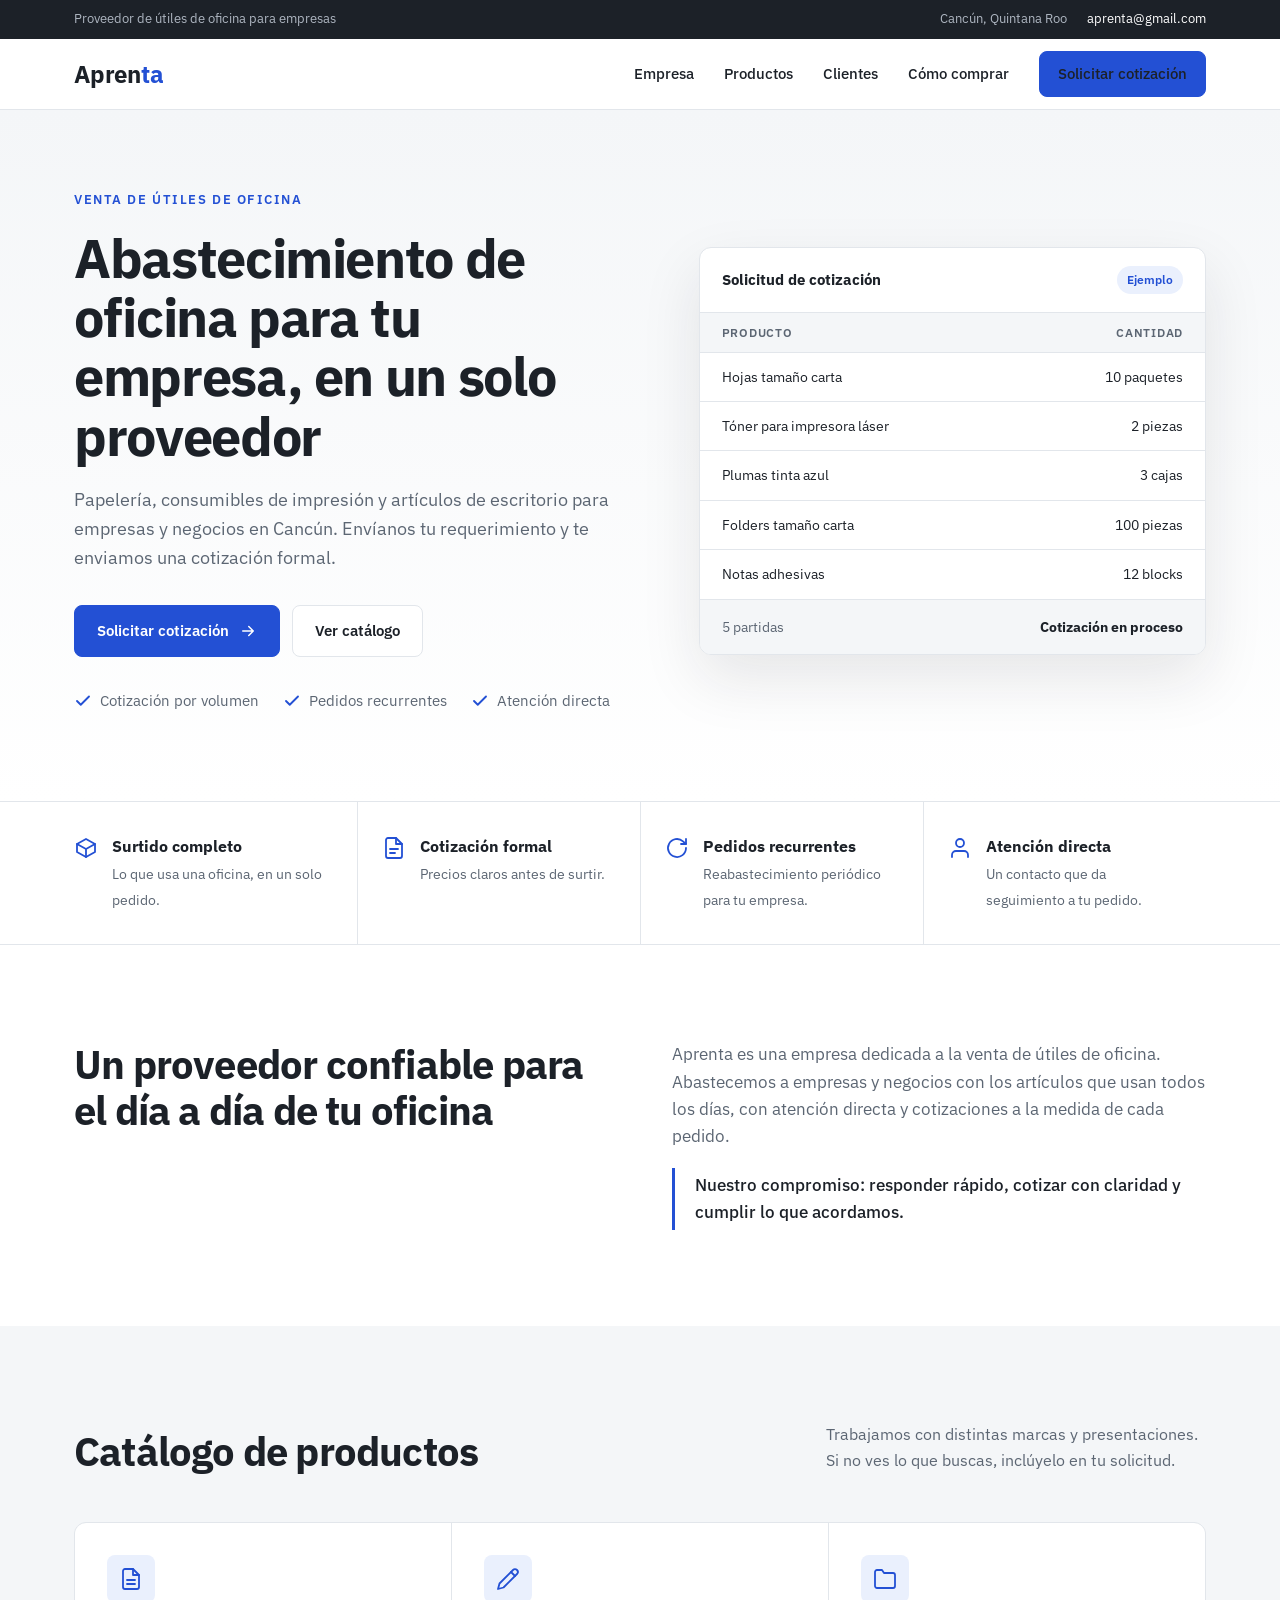
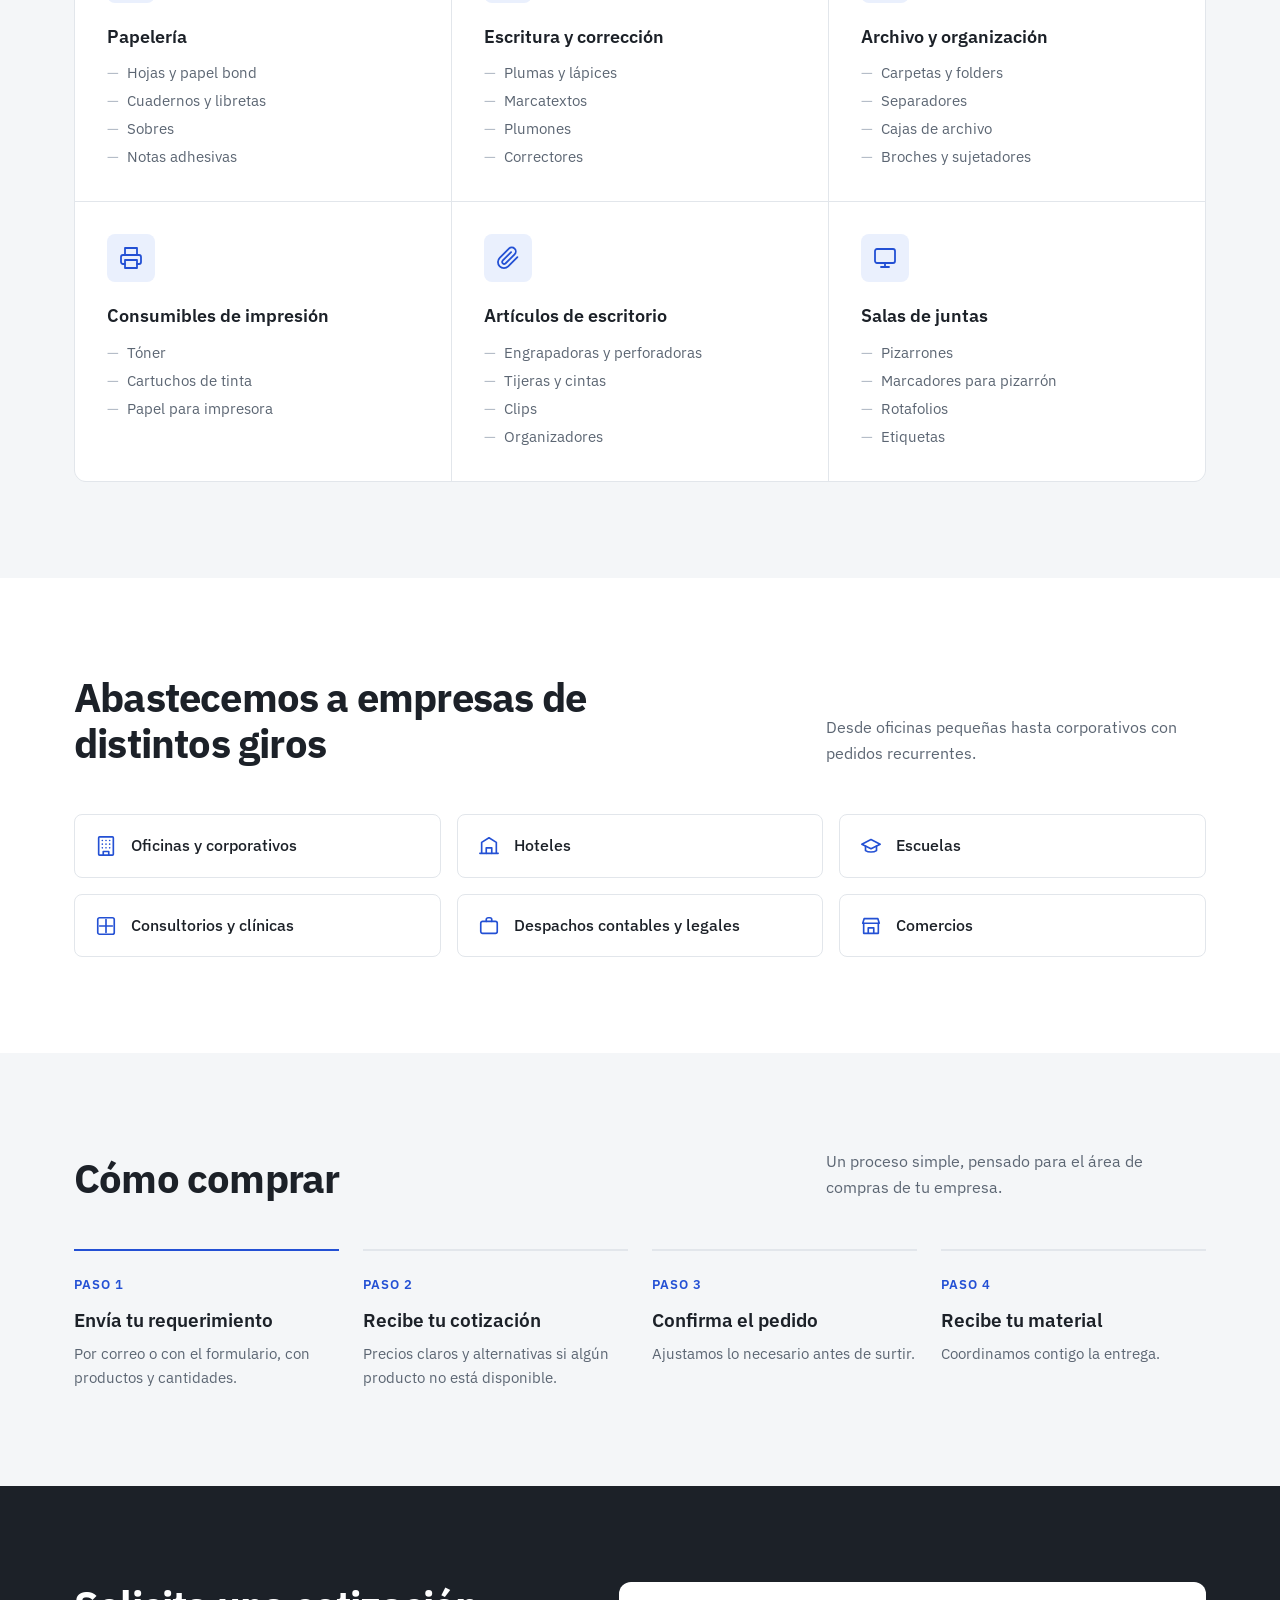
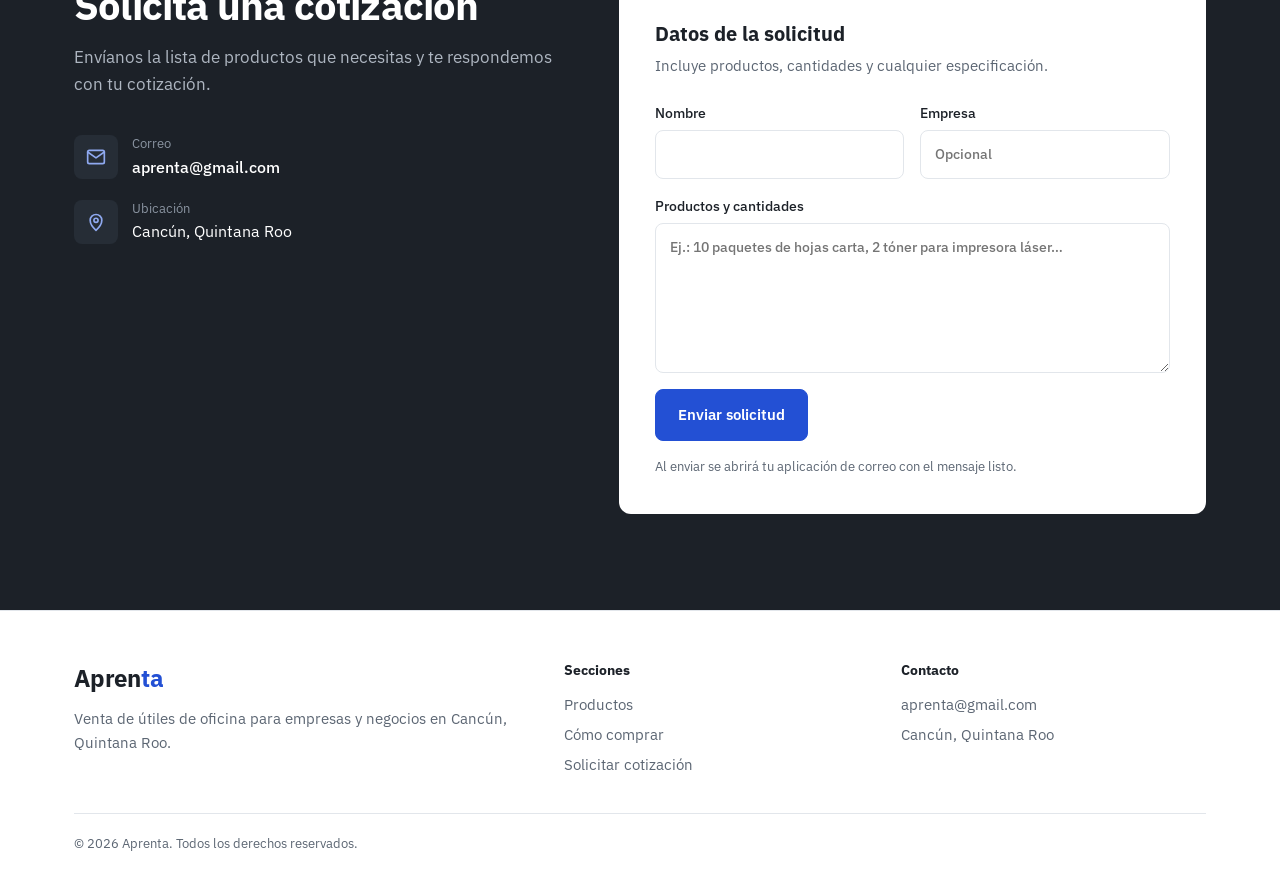
==== aprenta/index.html @ 019ebc0e "otros" ====
<!DOCTYPE html>
<html lang="es-MX">
<head>
  <meta charset="utf-8" />
  <meta name="viewport" content="width=device-width, initial-scale=1" />
  <title>Aprenta | Útiles y artículos de oficina en Cancún</title>
  <meta name="description" content="Aprenta: venta de útiles de oficina en Cancún, Quintana Roo. Papelería, consumibles de impresión y artículos de escritorio para empresas y negocios.">
  <link rel="preconnect" href="https://fonts.googleapis.com">
  <link rel="preconnect" href="https://fonts.gstatic.com" crossorigin>
  <link href="https://fonts.googleapis.com/css2?family=IBM+Plex+Sans:wght@400;500;600;700&display=swap" rel="stylesheet">
  <link rel="stylesheet" href="styles.css">
</head>
<body>
  <!-- Utility bar -->
  <div class="utility">
    <div class="container">
      <div><span>Proveedor de útiles de oficina para empresas</span></div>
      <div><span>Cancún, Quintana Roo</span><span><a href="mailto:aprenta@gmail.com">aprenta@gmail.com</a></span></div>
    </div>
  </div>

  <!-- Header / Nav -->
  <header class="header">
    <nav class="container nav">
      <a class="brand" href="#inicio" aria-label="Ir al inicio">Apren<span>ta</span></a>

      <input id="nav-toggle" type="checkbox" class="nav-toggle">
      <label for="nav-toggle" class="hamburger" aria-label="Abrir menú">☰</label>

      <div class="links">
        <a href="#nosotros">Empresa</a>
        <a href="#productos">Productos</a>
        <a href="#clientes">Clientes</a>
        <a href="#pedidos">Cómo comprar</a>
        <a class="btn btn-primary" href="#contacto">Solicitar cotización</a>
      </div>
    </nav>
  </header>

  <!-- Hero -->
  <section id="inicio" class="hero">
    <div class="container hero-grid">
      <div>
        <span class="eyebrow">Venta de útiles de oficina</span>
        <h1>Abastecimiento de oficina para tu empresa, en un solo proveedor</h1>
        <p>Papelería, consumibles de impresión y artículos de escritorio para empresas y negocios en Cancún. Envíanos tu requerimiento y te enviamos una cotización formal.</p>
        <div class="cta-row">
          <a href="#contacto" class="btn btn-primary">
            Solicitar cotización
            <svg viewBox="0 0 24 24" fill="none" stroke="currentColor" stroke-width="2" stroke-linecap="round" stroke-linejoin="round"><path d="M5 12h14M13 6l6 6-6 6"/></svg>
          </a>
          <a href="#productos" class="btn">Ver catálogo</a>
        </div>
        <ul class="checks">
          <li><svg viewBox="0 0 24 24" fill="none" stroke="currentColor" stroke-width="2.5" stroke-linecap="round" stroke-linejoin="round"><path d="M20 6 9 17l-5-5"/></svg>Cotización por volumen</li>
          <li><svg viewBox="0 0 24 24" fill="none" stroke="currentColor" stroke-width="2.5" stroke-linecap="round" stroke-linejoin="round"><path d="M20 6 9 17l-5-5"/></svg>Pedidos recurrentes</li>
          <li><svg viewBox="0 0 24 24" fill="none" stroke="currentColor" stroke-width="2.5" stroke-linecap="round" stroke-linejoin="round"><path d="M20 6 9 17l-5-5"/></svg>Atención directa</li>
        </ul>
      </div>

      <div class="quote" aria-hidden="true">
        <div class="quote-head">
          <strong>Solicitud de cotización</strong>
          <span>Ejemplo</span>
        </div>
        <table>
          <thead><tr><th>Producto</th><th>Cantidad</th></tr></thead>
          <tbody>
            <tr><td>Hojas tamaño carta</td><td>10 paquetes</td></tr>
            <tr><td>Tóner para impresora láser</td><td>2 piezas</td></tr>
            <tr><td>Plumas tinta azul</td><td>3 cajas</td></tr>
            <tr><td>Folders tamaño carta</td><td>100 piezas</td></tr>
            <tr><td>Notas adhesivas</td><td>12 blocks</td></tr>
          </tbody>
        </table>
        <div class="quote-foot"><span>5 partidas</span><b>Cotización en proceso</b></div>
      </div>
    </div>
  </section>

  <!-- Beneficios -->
  <section class="benefits" aria-label="Beneficios">
    <div class="container">
      <ul>
        <li>
          <svg viewBox="0 0 24 24" fill="none" stroke="currentColor" stroke-width="1.8" stroke-linecap="round" stroke-linejoin="round"><path d="M21 8 12 3 3 8v8l9 5 9-5z"/><path d="m3 8 9 5 9-5M12 13v8"/></svg>
          <div><strong>Surtido completo</strong><small>Lo que usa una oficina, en un solo pedido.</small></div>
        </li>
        <li>
          <svg viewBox="0 0 24 24" fill="none" stroke="currentColor" stroke-width="1.8" stroke-linecap="round" stroke-linejoin="round"><path d="M14 2H6a2 2 0 0 0-2 2v16a2 2 0 0 0 2 2h12a2 2 0 0 0 2-2V8z"/><path d="M14 2v6h6M8 13h8M8 17h5"/></svg>
          <div><strong>Cotización formal</strong><small>Precios claros antes de surtir.</small></div>
        </li>
        <li>
          <svg viewBox="0 0 24 24" fill="none" stroke="currentColor" stroke-width="1.8" stroke-linecap="round" stroke-linejoin="round"><path d="M21 12a9 9 0 1 1-3-6.7L21 8"/><path d="M21 3v5h-5"/></svg>
          <div><strong>Pedidos recurrentes</strong><small>Reabastecimiento periódico para tu empresa.</small></div>
        </li>
        <li>
          <svg viewBox="0 0 24 24" fill="none" stroke="currentColor" stroke-width="1.8" stroke-linecap="round" stroke-linejoin="round"><path d="M20 21v-2a4 4 0 0 0-4-4H8a4 4 0 0 0-4 4v2"/><circle cx="12" cy="7" r="4"/></svg>
          <div><strong>Atención directa</strong><small>Un contacto que da seguimiento a tu pedido.</small></div>
        </li>
      </ul>
    </div>
  </section>

  <!-- Nosotros -->
  <section id="nosotros" class="section">
    <div class="container about">
      <h2>Un proveedor confiable para el día a día de tu oficina</h2>
      <div>
        <p>Aprenta es una empresa dedicada a la venta de útiles de oficina. Abastecemos a empresas y negocios con los artículos que usan todos los días, con atención directa y cotizaciones a la medida de cada pedido.</p>
        <blockquote>Nuestro compromiso: responder rápido, cotizar con claridad y cumplir lo que acordamos.</blockquote>
      </div>
    </div>
  </section>

  <!-- Productos -->
  <section id="productos" class="section gray">
    <div class="container">
      <div class="section-head">
        <h2>Catálogo de productos</h2>
        <p>Trabajamos con distintas marcas y presentaciones. Si no ves lo que buscas, inclúyelo en tu solicitud.</p>
      </div>

      <div class="catalog">
        <article class="category">
          <span class="icon"><svg viewBox="0 0 24 24" fill="none" stroke="currentColor" stroke-width="1.8" stroke-linecap="round" stroke-linejoin="round"><path d="M14 2H6a2 2 0 0 0-2 2v16a2 2 0 0 0 2 2h12a2 2 0 0 0 2-2V8z"/><path d="M14 2v6h6M8 13h8M8 17h8"/></svg></span>
          <h3>Papelería</h3>
          <ul><li>Hojas y papel bond</li><li>Cuadernos y libretas</li><li>Sobres</li><li>Notas adhesivas</li></ul>
        </article>
        <article class="category">
          <span class="icon"><svg viewBox="0 0 24 24" fill="none" stroke="currentColor" stroke-width="1.8" stroke-linecap="round" stroke-linejoin="round"><path d="M17 3a2.8 2.8 0 0 1 4 4L7.5 20.5 2 22l1.5-5.5z"/><path d="m15 5 4 4"/></svg></span>
          <h3>Escritura y corrección</h3>
          <ul><li>Plumas y lápices</li><li>Marcatextos</li><li>Plumones</li><li>Correctores</li></ul>
        </article>
        <article class="category">
          <span class="icon"><svg viewBox="0 0 24 24" fill="none" stroke="currentColor" stroke-width="1.8" stroke-linecap="round" stroke-linejoin="round"><path d="M22 19a2 2 0 0 1-2 2H4a2 2 0 0 1-2-2V5a2 2 0 0 1 2-2h5l2 3h9a2 2 0 0 1 2 2z"/></svg></span>
          <h3>Archivo y organización</h3>
          <ul><li>Carpetas y folders</li><li>Separadores</li><li>Cajas de archivo</li><li>Broches y sujetadores</li></ul>
        </article>
        <article class="category">
          <span class="icon"><svg viewBox="0 0 24 24" fill="none" stroke="currentColor" stroke-width="1.8" stroke-linecap="round" stroke-linejoin="round"><path d="M6 9V2h12v7"/><path d="M6 18H4a2 2 0 0 1-2-2v-5a2 2 0 0 1 2-2h16a2 2 0 0 1 2 2v5a2 2 0 0 1-2 2h-2"/><rect x="6" y="14" width="12" height="8"/></svg></span>
          <h3>Consumibles de impresión</h3>
          <ul><li>Tóner</li><li>Cartuchos de tinta</li><li>Papel para impresora</li></ul>
        </article>
        <article class="category">
          <span class="icon"><svg viewBox="0 0 24 24" fill="none" stroke="currentColor" stroke-width="1.8" stroke-linecap="round" stroke-linejoin="round"><path d="m21.4 11.1-9.2 9.2a6 6 0 0 1-8.5-8.5l9.2-9.2a4 4 0 0 1 5.7 5.7l-9.2 9.2a2 2 0 0 1-2.8-2.8l8.5-8.5"/></svg></span>
          <h3>Artículos de escritorio</h3>
          <ul><li>Engrapadoras y perforadoras</li><li>Tijeras y cintas</li><li>Clips</li><li>Organizadores</li></ul>
        </article>
        <article class="category">
          <span class="icon"><svg viewBox="0 0 24 24" fill="none" stroke="currentColor" stroke-width="1.8" stroke-linecap="round" stroke-linejoin="round"><rect x="2" y="3" width="20" height="14" rx="2"/><path d="M8 21h8M12 17v4"/></svg></span>
          <h3>Salas de juntas</h3>
          <ul><li>Pizarrones</li><li>Marcadores para pizarrón</li><li>Rotafolios</li><li>Etiquetas</li></ul>
        </article>
      </div>
    </div>
  </section>

  <!-- Clientes -->
  <section id="clientes" class="section">
    <div class="container">
      <div class="section-head">
        <h2>Abastecemos a empresas de distintos giros</h2>
        <p>Desde oficinas pequeñas hasta corporativos con pedidos recurrentes.</p>
      </div>
      <ul class="sectors">
        <li><svg viewBox="0 0 24 24" fill="none" stroke="currentColor" stroke-width="1.8" stroke-linecap="round" stroke-linejoin="round"><rect x="4" y="2" width="16" height="20" rx="1"/><path d="M9 22v-4h6v4M8 6h.01M12 6h.01M16 6h.01M8 10h.01M12 10h.01M16 10h.01M8 14h.01M12 14h.01M16 14h.01"/></svg>Oficinas y corporativos</li>
        <li><svg viewBox="0 0 24 24" fill="none" stroke="currentColor" stroke-width="1.8" stroke-linecap="round" stroke-linejoin="round"><path d="M2 20h20M4 20V8l8-5 8 5v12"/><path d="M9 20v-6h6v6"/></svg>Hoteles</li>
        <li><svg viewBox="0 0 24 24" fill="none" stroke="currentColor" stroke-width="1.8" stroke-linecap="round" stroke-linejoin="round"><path d="M22 10 12 5 2 10l10 5z"/><path d="M6 12v5c3 2 9 2 12 0v-5"/></svg>Escuelas</li>
        <li><svg viewBox="0 0 24 24" fill="none" stroke="currentColor" stroke-width="1.8" stroke-linecap="round" stroke-linejoin="round"><path d="M12 5v14M5 12h14"/><rect x="3" y="3" width="18" height="18" rx="2"/></svg>Consultorios y clínicas</li>
        <li><svg viewBox="0 0 24 24" fill="none" stroke="currentColor" stroke-width="1.8" stroke-linecap="round" stroke-linejoin="round"><rect x="3" y="7" width="18" height="13" rx="2"/><path d="M9 7V5a2 2 0 0 1 2-2h2a2 2 0 0 1 2 2v2"/></svg>Despachos contables y legales</li>
        <li><svg viewBox="0 0 24 24" fill="none" stroke="currentColor" stroke-width="1.8" stroke-linecap="round" stroke-linejoin="round"><path d="M3 9h18l-1.5-5h-15z"/><path d="M4 9v11h16V9M9 20v-6h6v6"/></svg>Comercios</li>
      </ul>
    </div>
  </section>

  <!-- Cómo comprar -->
  <section id="pedidos" class="section gray">
    <div class="container">
      <div class="section-head">
        <h2>Cómo comprar</h2>
        <p>Un proceso simple, pensado para el área de compras de tu empresa.</p>
      </div>
      <ol class="steps">
        <li>
          <h3>Envía tu requerimiento</h3>
          <p>Por correo o con el formulario, con productos y cantidades.</p>
        </li>
        <li>
          <h3>Recibe tu cotización</h3>
          <p>Precios claros y alternativas si algún producto no está disponible.</p>
        </li>
        <li>
          <h3>Confirma el pedido</h3>
          <p>Ajustamos lo necesario antes de surtir.</p>
        </li>
        <li>
          <h3>Recibe tu material</h3>
          <p>Coordinamos contigo la entrega.</p>
        </li>
      </ol>
    </div>
  </section>

  <!-- Contacto -->
  <section id="contacto" class="contact">
    <div class="container contact-grid">
      <div>
        <h2>Solicita una cotización</h2>
        <p class="contact-intro">Envíanos la lista de productos que necesitas y te respondemos con tu cotización.</p>
        <ul class="contact-info">
          <li>
            <span class="icon"><svg viewBox="0 0 24 24" fill="none" stroke="currentColor" stroke-width="2" stroke-linecap="round" stroke-linejoin="round"><rect x="2" y="4" width="20" height="16" rx="2"/><path d="m22 6-10 7L2 6"/></svg></span>
            <div><small>Correo</small><a href="mailto:aprenta@gmail.com">aprenta@gmail.com</a></div>
          </li>
          <li>
            <span class="icon"><svg viewBox="0 0 24 24" fill="none" stroke="currentColor" stroke-width="2" stroke-linecap="round" stroke-linejoin="round"><path d="M12 22s7-6.2 7-12a7 7 0 0 0-14 0c0 5.8 7 12 7 12z"/><circle cx="12" cy="10" r="2.5"/></svg></span>
            <div><small>Ubicación</small>Cancún, Quintana Roo</div>
          </li>
        </ul>
      </div>

      <div class="form-panel">
        <h3>Datos de la solicitud</h3>
        <p>Incluye productos, cantidades y cualquier especificación.</p>
        <form class="contact-form" data-email="aprenta@gmail.com" data-subject="Solicitud de cotización">
          <div class="row">
            <label>Nombre
              <input name="nombre" type="text" required>
            </label>
            <label>Empresa
              <input name="empresa" type="text" placeholder="Opcional">
            </label>
          </div>
          <label>Productos y cantidades
            <textarea name="mensaje" placeholder="Ej.: 10 paquetes de hojas carta, 2 tóner para impresora láser…" required></textarea>
          </label>
          <button class="btn btn-primary" type="submit">Enviar solicitud</button>
          <p class="form-note">Al enviar se abrirá tu aplicación de correo con el mensaje listo.</p>
        </form>
      </div>
    </div>
  </section>

  <!-- Footer -->
  <footer class="footer">
    <div class="container">
      <div class="footer-grid">
        <div>
          <a class="brand" href="#inicio">Apren<span>ta</span></a>
          <p>Venta de útiles de oficina para empresas y negocios en Cancún, Quintana Roo.</p>
        </div>
        <div>
          <h4>Secciones</h4>
          <ul>
            <li><a href="#productos">Productos</a></li>
            <li><a href="#pedidos">Cómo comprar</a></li>
            <li><a href="#contacto">Solicitar cotización</a></li>
          </ul>
        </div>
        <div>
          <h4>Contacto</h4>
          <ul>
            <li><a href="mailto:aprenta@gmail.com">aprenta@gmail.com</a></li>
            <li>Cancún, Quintana Roo</li>
          </ul>
        </div>
      </div>
      <div class="copy">© 2026 Aprenta. Todos los derechos reservados.</div>
    </div>
  </footer>

  <script>
    // Cerrar el menú móvil al elegir una sección
    document.querySelectorAll('.links a').forEach(a => {
      a.addEventListener('click', () => { document.getElementById('nav-toggle').checked = false; });
    });

    // El formulario abre el correo con el mensaje listo
    document.querySelectorAll('.contact-form').forEach(form => {
      form.addEventListener('submit', e => {
        e.preventDefault();
        const nombre = form.nombre.value.trim();
        const empresa = form.empresa.value.trim();
        const subject = `${form.dataset.subject} - ${empresa || nombre}`;
        const body = `${form.mensaje.value.trim()}\n\n${nombre}${empresa ? `\n${empresa}` : ''}`;
        location.href = `mailto:${form.dataset.email}?subject=${encodeURIComponent(subject)}&body=${encodeURIComponent(body)}`;
      });
    });
  </script>
</body>
</html>
---- aprenta/styles.css ----
:root{
  --blue:#2350D4;
  --blue-600:#1A3FAD;
  --blue-soft:#EAF0FD;
  --charcoal:#1C2128;
  --charcoal-2:#262D36;
  --ink:#1C2128;
  --muted:#5C6673;
  --gray:#F4F6F8;
  --line:#E2E6EB;
  --radius:8px;
}

*{box-sizing:border-box;margin:0;padding:0}
html{scroll-behavior:smooth}
body{
  font-family:"IBM Plex Sans", ui-sans-serif, system-ui, -apple-system, Segoe UI, Roboto, Arial, sans-serif;
  color:var(--ink);
  background:#fff;
  line-height:1.6;
  -webkit-font-smoothing:antialiased;
}
a{color:var(--blue);text-decoration:none}
a:focus-visible,button:focus-visible,input:focus-visible,textarea:focus-visible{
  outline:2px solid var(--blue);outline-offset:2px
}
.container{max-width:1180px;margin:0 auto;padding:0 24px}

/* Utility bar */
.utility{background:var(--charcoal);color:#AEB6C1;font-size:13px}
.utility .container{display:flex;flex-wrap:wrap;justify-content:space-between;gap:8px 24px;padding-top:9px;padding-bottom:9px}
.utility a{color:#fff}
.utility .container > div{display:flex;flex-wrap:wrap;gap:4px 20px}

/* Header */
.header{position:sticky;top:0;z-index:50;background:#fff;border-bottom:1px solid var(--line)}
.nav{display:flex;align-items:center;justify-content:space-between;min-height:70px;gap:16px;position:relative}
.brand{font-weight:700;font-size:24px;letter-spacing:-.01em;color:var(--charcoal)}
.brand span{color:var(--blue)}
.links{display:flex;align-items:center;gap:30px}
.links a{color:var(--ink);font-weight:500;font-size:15px}
.links a:hover{color:var(--blue)}
.nav-toggle{display:none}
.hamburger{display:none;font-size:24px;cursor:pointer;user-select:none}

/* Buttons */
.btn{
  display:inline-flex;align-items:center;gap:10px;padding:13px 22px;border-radius:var(--radius);
  font:inherit;font-weight:600;font-size:15px;cursor:pointer;transition:.2s ease;
  border:1px solid var(--line);background:#fff;color:var(--ink)
}
.btn:hover{border-color:var(--ink)}
.btn-primary{background:var(--blue);border-color:var(--blue);color:#fff}
.btn-primary:hover{background:var(--blue-600);border-color:var(--blue-600)}
.btn svg{width:18px;height:18px}
.links .btn{padding:10px 18px}

/* Hero */
.hero{background:linear-gradient(180deg, var(--gray) 0%, #fff 100%);padding:80px 0 88px;border-bottom:1px solid var(--line)}
.hero-grid{display:grid;grid-template-columns:1.05fr .95fr;gap:64px;align-items:center}
.eyebrow{font-size:13px;font-weight:600;letter-spacing:.12em;text-transform:uppercase;color:var(--blue);margin-bottom:18px;display:block}
.hero h1{font-size:clamp(34px,4.6vw,54px);line-height:1.1;letter-spacing:-.025em;font-weight:700;margin-bottom:20px}
.hero p{font-size:18px;color:var(--muted);max-width:540px}
.cta-row{display:flex;flex-wrap:wrap;gap:12px;margin-top:32px}
.checks{list-style:none;display:flex;flex-wrap:wrap;gap:10px 24px;margin-top:32px;font-size:15px;color:var(--muted)}
.checks li{display:flex;align-items:center;gap:8px}
.checks svg{width:18px;height:18px;color:var(--blue);flex:none}

/* Cotización de ejemplo (ilustración) */
.quote{background:#fff;border:1px solid var(--line);border-radius:12px;box-shadow:0 24px 60px rgba(28,33,40,.10);overflow:hidden}
.quote-head{display:flex;justify-content:space-between;align-items:center;padding:18px 22px;border-bottom:1px solid var(--line)}
.quote-head strong{font-size:15px}
.quote-head span{font-size:12px;font-weight:600;color:var(--blue);background:var(--blue-soft);padding:4px 10px;border-radius:999px}
.quote table{width:100%;border-collapse:collapse;font-size:14px}
.quote th{text-align:left;font-weight:600;font-size:12px;letter-spacing:.06em;text-transform:uppercase;color:var(--muted);background:var(--gray);padding:10px 22px}
.quote td{padding:13px 22px;border-top:1px solid var(--line)}
.quote th:last-child,.quote td:last-child{text-align:right}
.quote-foot{display:flex;justify-content:space-between;align-items:center;padding:16px 22px;border-top:1px solid var(--line);background:var(--gray);font-size:14px;color:var(--muted)}
.quote-foot b{color:var(--ink)}

/* Beneficios */
.benefits{border-bottom:1px solid var(--line)}
.benefits ul{list-style:none;display:grid;grid-template-columns:repeat(4,1fr)}
.benefits li{padding:32px 24px;display:flex;gap:14px;align-items:flex-start}
.benefits li + li{border-left:1px solid var(--line)}
.benefits li:first-child{padding-left:0}
.benefits svg{width:24px;height:24px;color:var(--blue);flex:none;margin-top:2px}
.benefits strong{display:block;font-size:16px;margin-bottom:2px}
.benefits small{color:var(--muted);font-size:14px}

/* Sections */
.section{padding:96px 0}
.section.gray{background:var(--gray)}
.section-head{display:flex;justify-content:space-between;align-items:end;gap:32px;margin-bottom:48px}
.section-head h2{font-size:clamp(28px,3.4vw,40px);line-height:1.15;letter-spacing:-.02em;font-weight:700;max-width:640px}
.section-head p{color:var(--muted);max-width:380px}

/* Nosotros */
.about{display:grid;grid-template-columns:1fr 1fr;gap:64px;align-items:start}
.about h2{font-size:clamp(28px,3.4vw,40px);line-height:1.15;letter-spacing:-.02em;font-weight:700}
.about p{color:var(--muted);font-size:17px;margin-bottom:18px}
.about blockquote{border-left:3px solid var(--blue);padding:4px 0 4px 20px;color:var(--ink);font-size:17px;font-weight:500}

/* Catálogo */
.catalog{display:grid;grid-template-columns:repeat(3,1fr);gap:1px;background:var(--line);border:1px solid var(--line);border-radius:12px;overflow:hidden}
.category{background:#fff;padding:32px;transition:background .2s ease}
.category:hover{background:#FBFCFE}
.category .icon{
  width:48px;height:48px;border-radius:var(--radius);background:var(--blue-soft);color:var(--blue);
  display:grid;place-items:center;margin-bottom:20px
}
.category .icon svg{width:24px;height:24px}
.category h3{font-size:18px;font-weight:600;margin-bottom:10px}
.category ul{list-style:none;color:var(--muted);font-size:15px;display:grid;gap:4px}
.category li::before{content:"—";color:#B5BDC8;margin-right:8px}
.catalog-note{margin-top:24px;color:var(--muted)}

/* Clientes */
.sectors{list-style:none;display:grid;grid-template-columns:repeat(3,1fr);gap:16px}
.sectors li{
  display:flex;align-items:center;gap:14px;background:#fff;border:1px solid var(--line);border-radius:var(--radius);
  padding:18px 20px;font-weight:500
}
.sectors svg{width:22px;height:22px;color:var(--blue);flex:none}

/* Cómo pedir */
.steps{list-style:none;display:grid;grid-template-columns:repeat(4,1fr);gap:24px;counter-reset:step}
.steps li{counter-increment:step;border-top:2px solid var(--line);padding-top:24px}
.steps li:first-child{border-top-color:var(--blue)}
.steps li::before{
  content:"Paso " counter(step);display:block;font-size:13px;font-weight:600;letter-spacing:.08em;
  text-transform:uppercase;color:var(--blue);margin-bottom:10px
}
.steps h3{font-size:19px;font-weight:600;margin-bottom:6px}
.steps p{color:var(--muted);font-size:15px}

/* Contacto */
.contact{background:var(--charcoal);color:#fff;padding:96px 0}
.contact-grid{display:grid;grid-template-columns:.9fr 1.1fr;gap:64px;align-items:start}
.contact h2{font-size:clamp(28px,3.4vw,40px);line-height:1.15;letter-spacing:-.02em;margin-bottom:16px}
.contact-intro{color:#AEB6C1;font-size:17px;margin-bottom:36px}
.contact-info{list-style:none;display:grid;gap:18px}
.contact-info li{display:flex;gap:14px;align-items:center}
.contact-info .icon{width:44px;height:44px;border-radius:var(--radius);background:var(--charcoal-2);display:grid;place-items:center;color:#8FA9F0;flex:none}
.contact-info .icon svg{width:20px;height:20px}
.contact-info small{display:block;color:#8A94A1;font-size:13px}
.contact-info a{color:#fff;font-weight:500}
.form-panel{background:#fff;color:var(--ink);border-radius:12px;padding:36px}
.form-panel h3{font-size:20px;margin-bottom:4px}
.form-panel > p{color:var(--muted);font-size:15px;margin-bottom:24px}
.contact-form{display:grid;gap:16px}
.contact-form .row{display:grid;grid-template-columns:1fr 1fr;gap:16px}
.contact-form label{display:grid;gap:6px;font-size:14px;font-weight:500}
.contact-form input,.contact-form textarea{
  width:100%;padding:12px 14px;border:1px solid var(--line);border-radius:var(--radius);font:inherit;background:#fff
}
.contact-form input:focus,.contact-form textarea:focus{border-color:var(--blue);outline:none;box-shadow:0 0 0 3px var(--blue-soft)}
.contact-form textarea{min-height:150px;resize:vertical}
.contact-form button{justify-self:start}
.form-note{font-size:13px;color:var(--muted)}

/* Footer */
.footer{background:#fff;border-top:1px solid var(--line);padding:48px 0 28px;color:var(--muted);font-size:15px}
.footer-grid{display:grid;grid-template-columns:1.5fr 1fr 1fr;gap:32px}
.footer .brand{display:inline-block;margin-bottom:10px}
.footer h4{color:var(--ink);font-size:14px;margin-bottom:12px}
.footer ul{list-style:none;display:grid;gap:6px}
.footer ul a{color:var(--muted)}
.footer ul a:hover{color:var(--blue)}
.copy{margin-top:36px;padding-top:20px;border-top:1px solid var(--line);font-size:13px}

/* Responsive */
@media (max-width:980px){
  .hero-grid,.about,.contact-grid{grid-template-columns:1fr;gap:48px}
  .section-head{flex-direction:column;align-items:start;gap:12px}
  .catalog,.sectors{grid-template-columns:1fr 1fr}
  .benefits ul,.steps{grid-template-columns:1fr 1fr}
  .benefits li:nth-child(3){border-left:none;padding-left:0}
  .benefits li:nth-child(n+3){border-top:1px solid var(--line)}
  .footer-grid{grid-template-columns:1fr}
}
@media (max-width:860px){
  .links{display:none}
  .hamburger{display:block}
  .nav-toggle:checked ~ .links{
    display:flex;flex-direction:column;align-items:flex-start;position:absolute;top:70px;left:-24px;right:-24px;
    background:#fff;padding:16px 24px 24px;border-bottom:1px solid var(--line);gap:14px
  }
}
@media (max-width:600px){
  .utility .container{flex-direction:column}
  .catalog,.sectors,.benefits ul,.steps,.contact-form .row{grid-template-columns:1fr}
  .benefits li{padding:22px 0;border-left:none !important}
  .benefits li + li{border-top:1px solid var(--line)}
  .section,.contact{padding:72px 0}
  .hero{padding:56px 0 64px}
  .quote th,.quote td{padding-left:16px;padding-right:16px}
  .form-panel{padding:24px}
}

::selection{background:var(--blue-soft)}
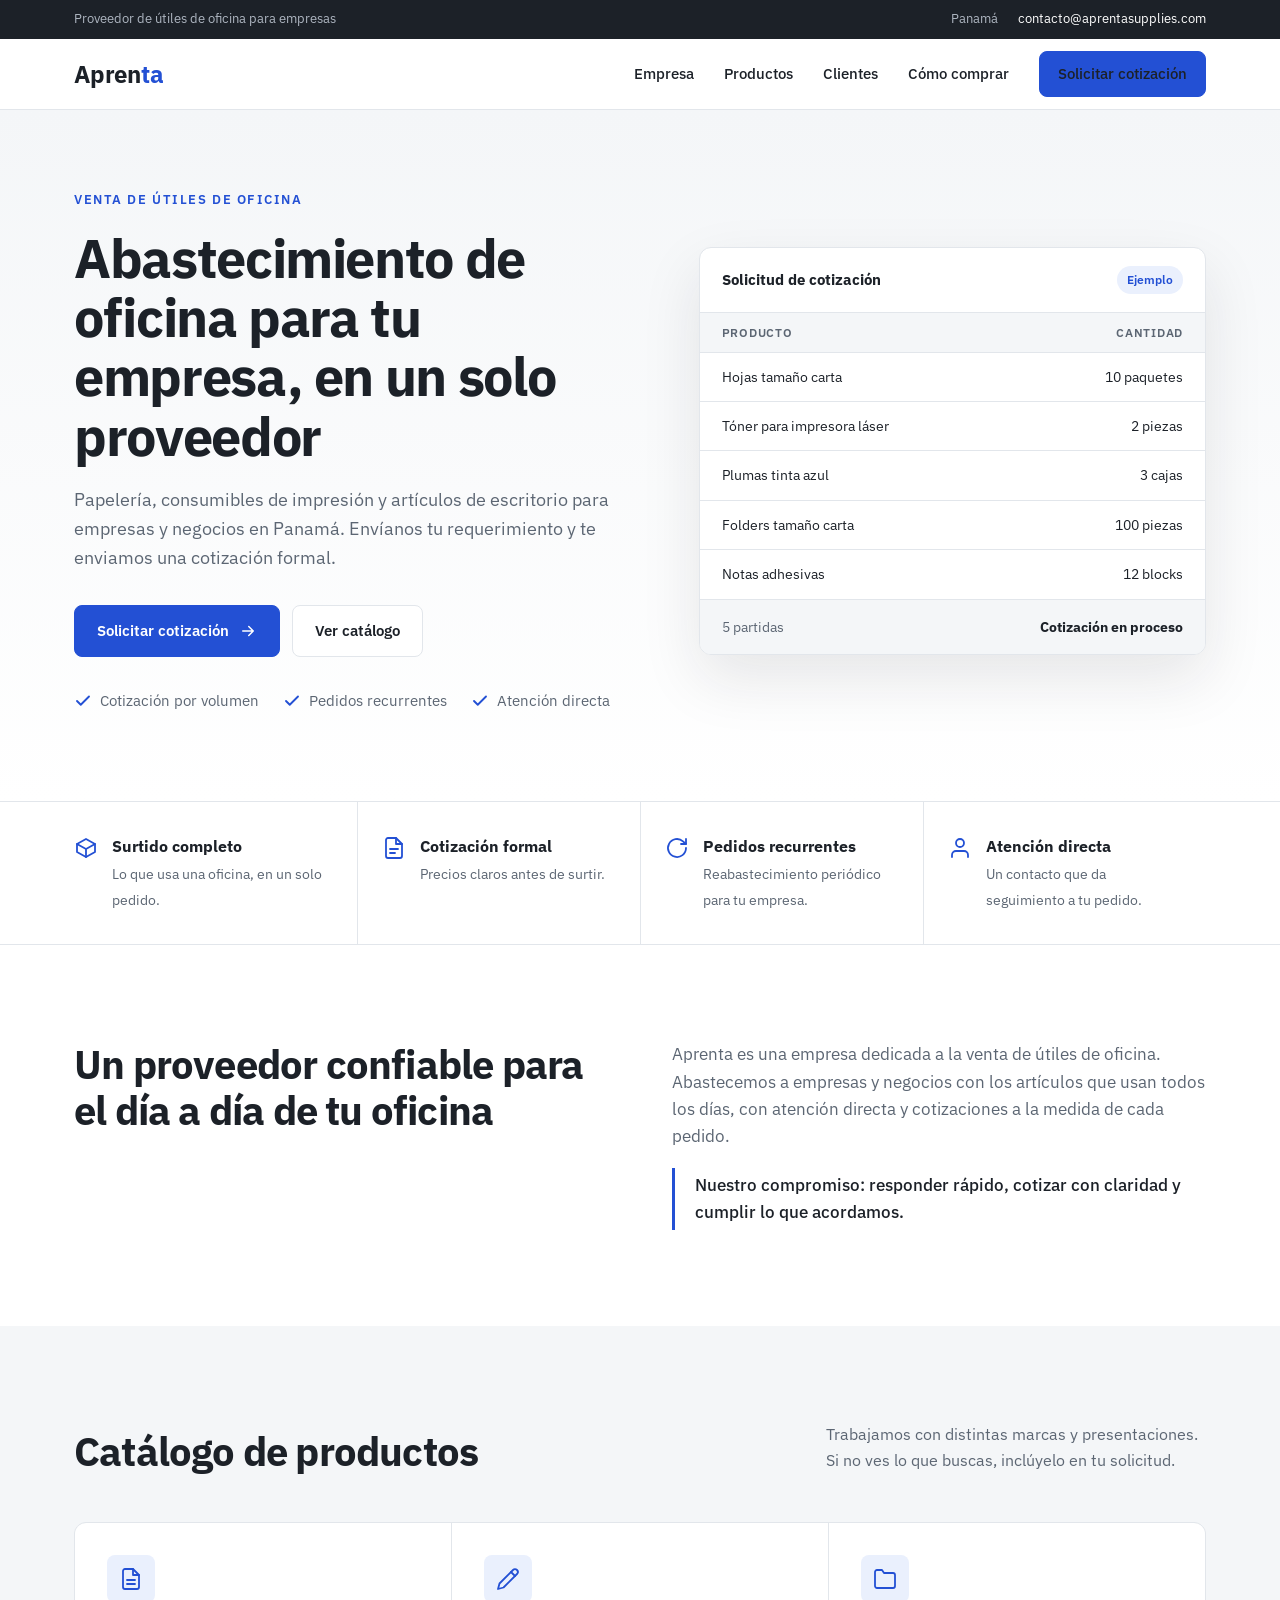
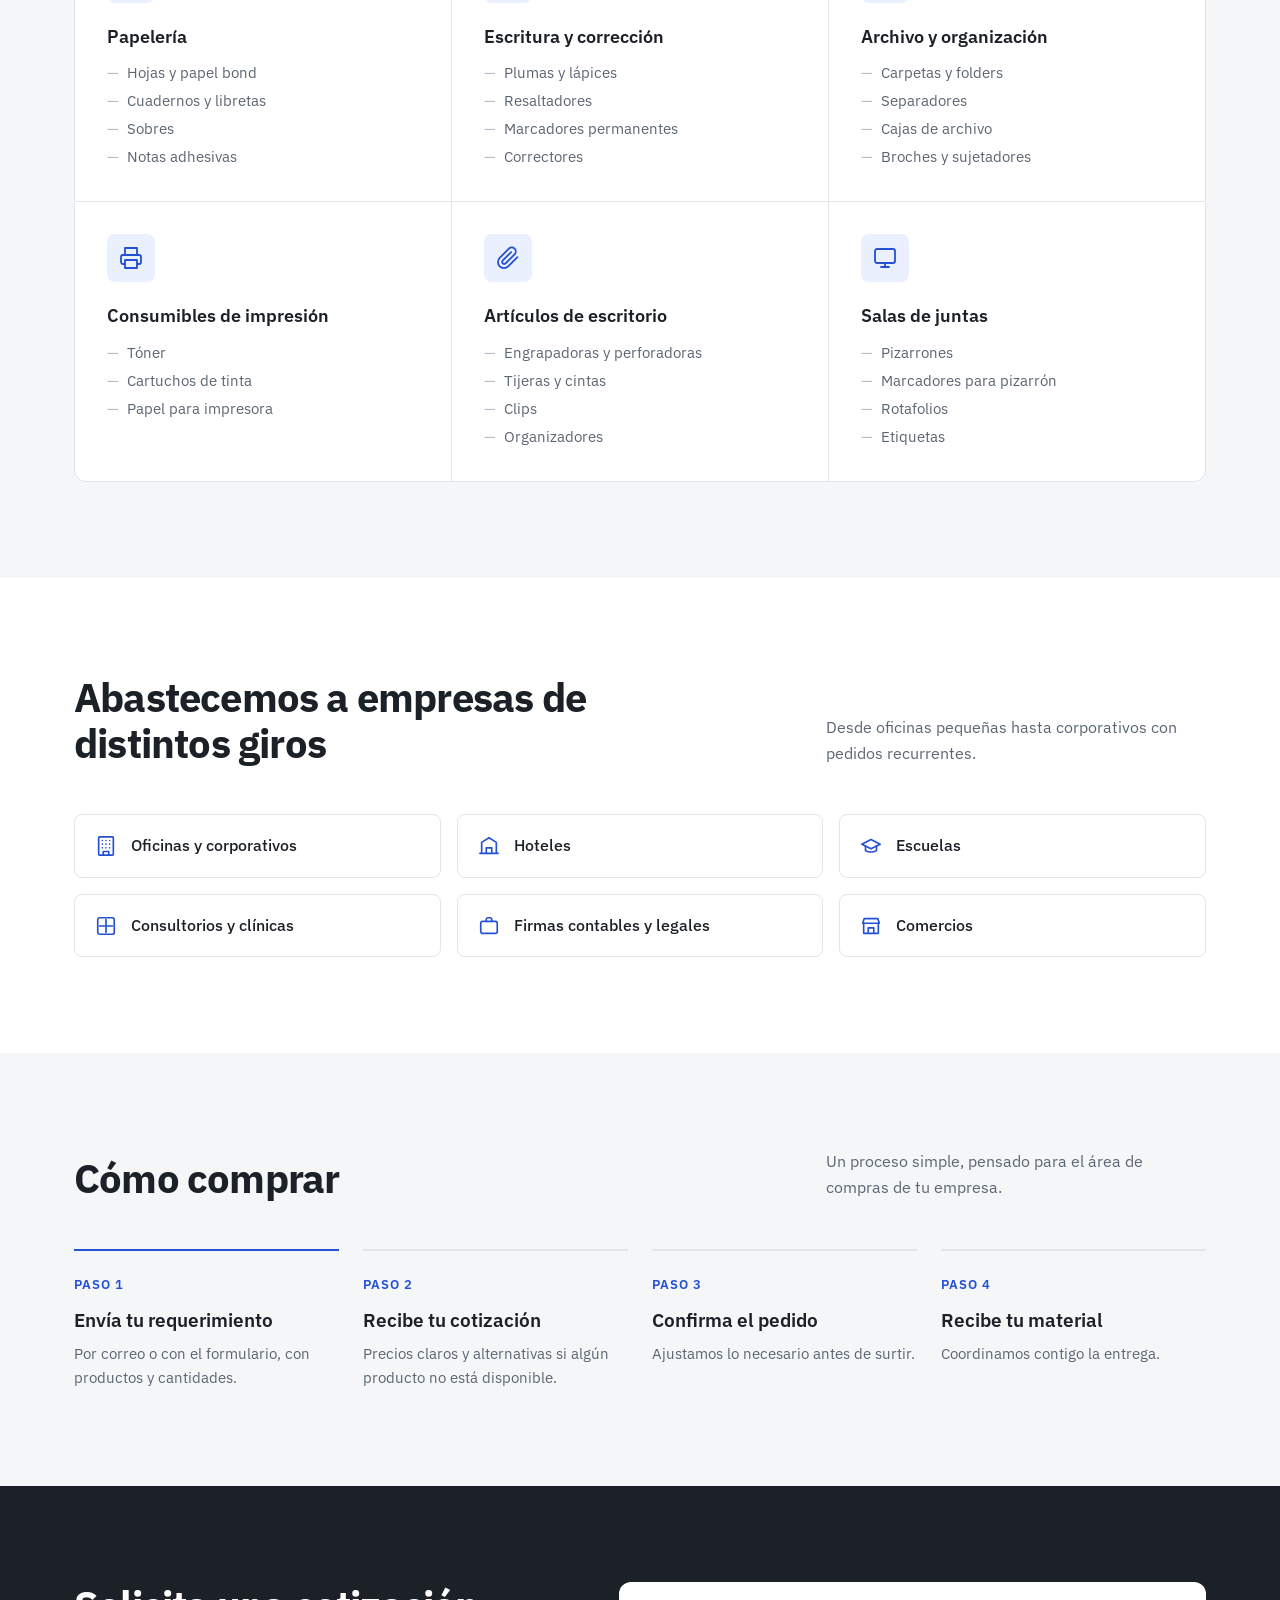
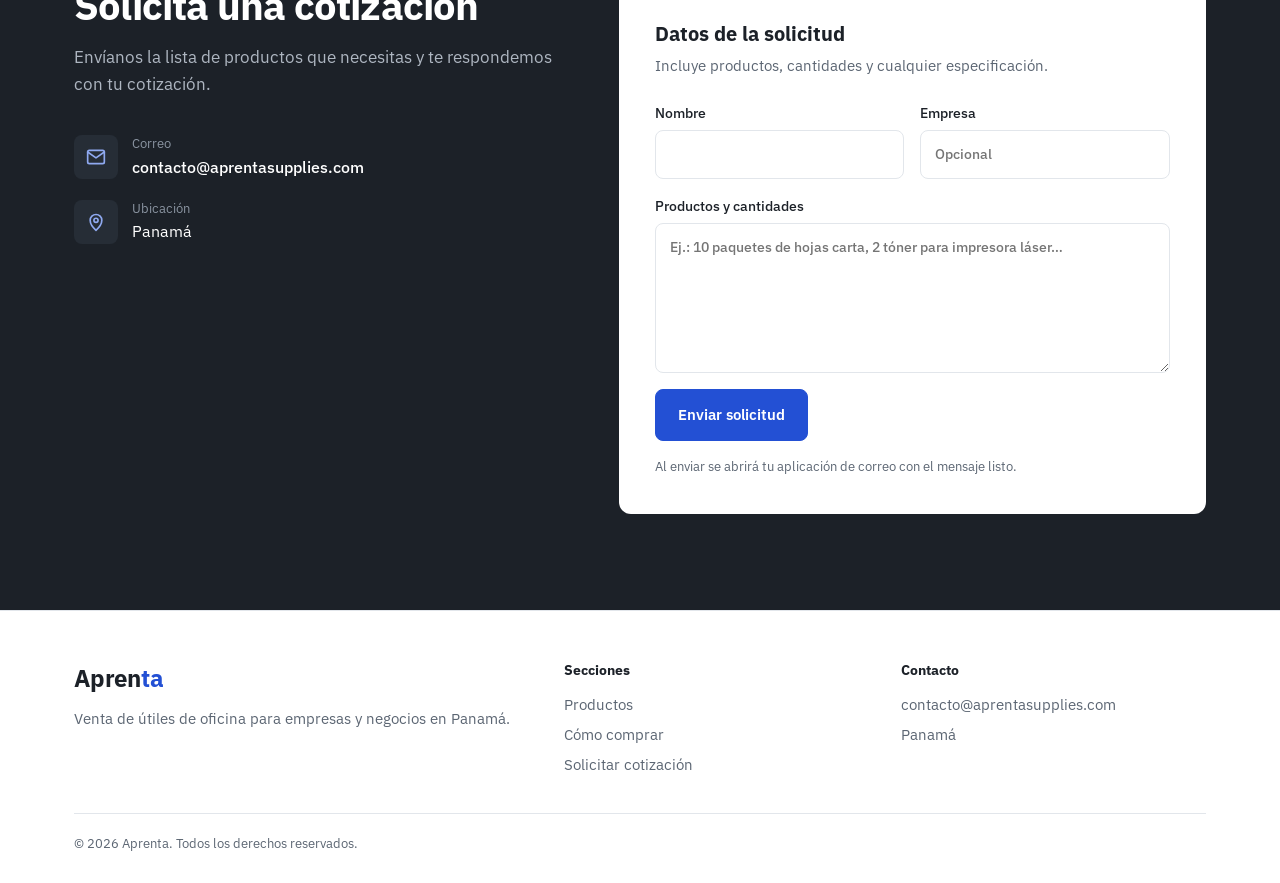
==== commit cb2bca8a: "listo" ====
--- a/aprenta/index.html
+++ b/aprenta/index.html
@@ -1,10 +1,10 @@
 <!DOCTYPE html>
-<html lang="es-MX">
+<html lang="es-PA">
 <head>
   <meta charset="utf-8" />
   <meta name="viewport" content="width=device-width, initial-scale=1" />
-  <title>Aprenta | Útiles y artículos de oficina en Cancún</title>
-  <meta name="description" content="Aprenta: venta de útiles de oficina en Cancún, Quintana Roo. Papelería, consumibles de impresión y artículos de escritorio para empresas y negocios.">
+  <title>Aprenta | Útiles y artículos de oficina en Panamá</title>
+  <meta name="description" content="Aprenta: venta de útiles de oficina en Panamá. Papelería, consumibles de impresión y artículos de escritorio para empresas y negocios.">
   <link rel="preconnect" href="https://fonts.googleapis.com">
   <link rel="preconnect" href="https://fonts.gstatic.com" crossorigin>
   <link href="https://fonts.googleapis.com/css2?family=IBM+Plex+Sans:wght@400;500;600;700&display=swap" rel="stylesheet">
@@ -15,7 +15,7 @@
   <div class="utility">
     <div class="container">
       <div><span>Proveedor de útiles de oficina para empresas</span></div>
-      <div><span>Cancún, Quintana Roo</span><span><a href="mailto:aprenta@gmail.com">aprenta@gmail.com</a></span></div>
+      <div><span>Panamá</span><span><a href="mailto:contacto@aprentasupplies.com">contacto@aprentasupplies.com</a></span></div>
     </div>
   </div>
 
@@ -43,7 +43,7 @@
       <div>
         <span class="eyebrow">Venta de útiles de oficina</span>
         <h1>Abastecimiento de oficina para tu empresa, en un solo proveedor</h1>
-        <p>Papelería, consumibles de impresión y artículos de escritorio para empresas y negocios en Cancún. Envíanos tu requerimiento y te enviamos una cotización formal.</p>
+        <p>Papelería, consumibles de impresión y artículos de escritorio para empresas y negocios en Panamá. Envíanos tu requerimiento y te enviamos una cotización formal.</p>
         <div class="cta-row">
           <a href="#contacto" class="btn btn-primary">
             Solicitar cotización
@@ -130,7 +130,7 @@
         <article class="category">
           <span class="icon"><svg viewBox="0 0 24 24" fill="none" stroke="currentColor" stroke-width="1.8" stroke-linecap="round" stroke-linejoin="round"><path d="M17 3a2.8 2.8 0 0 1 4 4L7.5 20.5 2 22l1.5-5.5z"/><path d="m15 5 4 4"/></svg></span>
           <h3>Escritura y corrección</h3>
-          <ul><li>Plumas y lápices</li><li>Marcatextos</li><li>Plumones</li><li>Correctores</li></ul>
+          <ul><li>Plumas y lápices</li><li>Resaltadores</li><li>Marcadores permanentes</li><li>Correctores</li></ul>
         </article>
         <article class="category">
           <span class="icon"><svg viewBox="0 0 24 24" fill="none" stroke="currentColor" stroke-width="1.8" stroke-linecap="round" stroke-linejoin="round"><path d="M22 19a2 2 0 0 1-2 2H4a2 2 0 0 1-2-2V5a2 2 0 0 1 2-2h5l2 3h9a2 2 0 0 1 2 2z"/></svg></span>
@@ -168,7 +168,7 @@
         <li><svg viewBox="0 0 24 24" fill="none" stroke="currentColor" stroke-width="1.8" stroke-linecap="round" stroke-linejoin="round"><path d="M2 20h20M4 20V8l8-5 8 5v12"/><path d="M9 20v-6h6v6"/></svg>Hoteles</li>
         <li><svg viewBox="0 0 24 24" fill="none" stroke="currentColor" stroke-width="1.8" stroke-linecap="round" stroke-linejoin="round"><path d="M22 10 12 5 2 10l10 5z"/><path d="M6 12v5c3 2 9 2 12 0v-5"/></svg>Escuelas</li>
         <li><svg viewBox="0 0 24 24" fill="none" stroke="currentColor" stroke-width="1.8" stroke-linecap="round" stroke-linejoin="round"><path d="M12 5v14M5 12h14"/><rect x="3" y="3" width="18" height="18" rx="2"/></svg>Consultorios y clínicas</li>
-        <li><svg viewBox="0 0 24 24" fill="none" stroke="currentColor" stroke-width="1.8" stroke-linecap="round" stroke-linejoin="round"><rect x="3" y="7" width="18" height="13" rx="2"/><path d="M9 7V5a2 2 0 0 1 2-2h2a2 2 0 0 1 2 2v2"/></svg>Despachos contables y legales</li>
+        <li><svg viewBox="0 0 24 24" fill="none" stroke="currentColor" stroke-width="1.8" stroke-linecap="round" stroke-linejoin="round"><rect x="3" y="7" width="18" height="13" rx="2"/><path d="M9 7V5a2 2 0 0 1 2-2h2a2 2 0 0 1 2 2v2"/></svg>Firmas contables y legales</li>
         <li><svg viewBox="0 0 24 24" fill="none" stroke="currentColor" stroke-width="1.8" stroke-linecap="round" stroke-linejoin="round"><path d="M3 9h18l-1.5-5h-15z"/><path d="M4 9v11h16V9M9 20v-6h6v6"/></svg>Comercios</li>
       </ul>
     </div>
@@ -211,11 +211,11 @@
         <ul class="contact-info">
           <li>
             <span class="icon"><svg viewBox="0 0 24 24" fill="none" stroke="currentColor" stroke-width="2" stroke-linecap="round" stroke-linejoin="round"><rect x="2" y="4" width="20" height="16" rx="2"/><path d="m22 6-10 7L2 6"/></svg></span>
-            <div><small>Correo</small><a href="mailto:aprenta@gmail.com">aprenta@gmail.com</a></div>
+            <div><small>Correo</small><a href="mailto:contacto@aprentasupplies.com">contacto@aprentasupplies.com</a></div>
           </li>
           <li>
             <span class="icon"><svg viewBox="0 0 24 24" fill="none" stroke="currentColor" stroke-width="2" stroke-linecap="round" stroke-linejoin="round"><path d="M12 22s7-6.2 7-12a7 7 0 0 0-14 0c0 5.8 7 12 7 12z"/><circle cx="12" cy="10" r="2.5"/></svg></span>
-            <div><small>Ubicación</small>Cancún, Quintana Roo</div>
+            <div><small>Ubicación</small>Panamá</div>
           </li>
         </ul>
       </div>
@@ -223,7 +223,7 @@
       <div class="form-panel">
         <h3>Datos de la solicitud</h3>
         <p>Incluye productos, cantidades y cualquier especificación.</p>
-        <form class="contact-form" data-email="aprenta@gmail.com" data-subject="Solicitud de cotización">
+        <form class="contact-form" data-email="contacto@aprentasupplies.com" data-subject="Solicitud de cotización">
           <div class="row">
             <label>Nombre
               <input name="nombre" type="text" required>
@@ -248,7 +248,7 @@
       <div class="footer-grid">
         <div>
           <a class="brand" href="#inicio">Apren<span>ta</span></a>
-          <p>Venta de útiles de oficina para empresas y negocios en Cancún, Quintana Roo.</p>
+          <p>Venta de útiles de oficina para empresas y negocios en Panamá.</p>
         </div>
         <div>
           <h4>Secciones</h4>
@@ -261,8 +261,8 @@
         <div>
           <h4>Contacto</h4>
           <ul>
-            <li><a href="mailto:aprenta@gmail.com">aprenta@gmail.com</a></li>
-            <li>Cancún, Quintana Roo</li>
+            <li><a href="mailto:contacto@aprentasupplies.com">contacto@aprentasupplies.com</a></li>
+            <li>Panamá</li>
           </ul>
         </div>
       </div>
